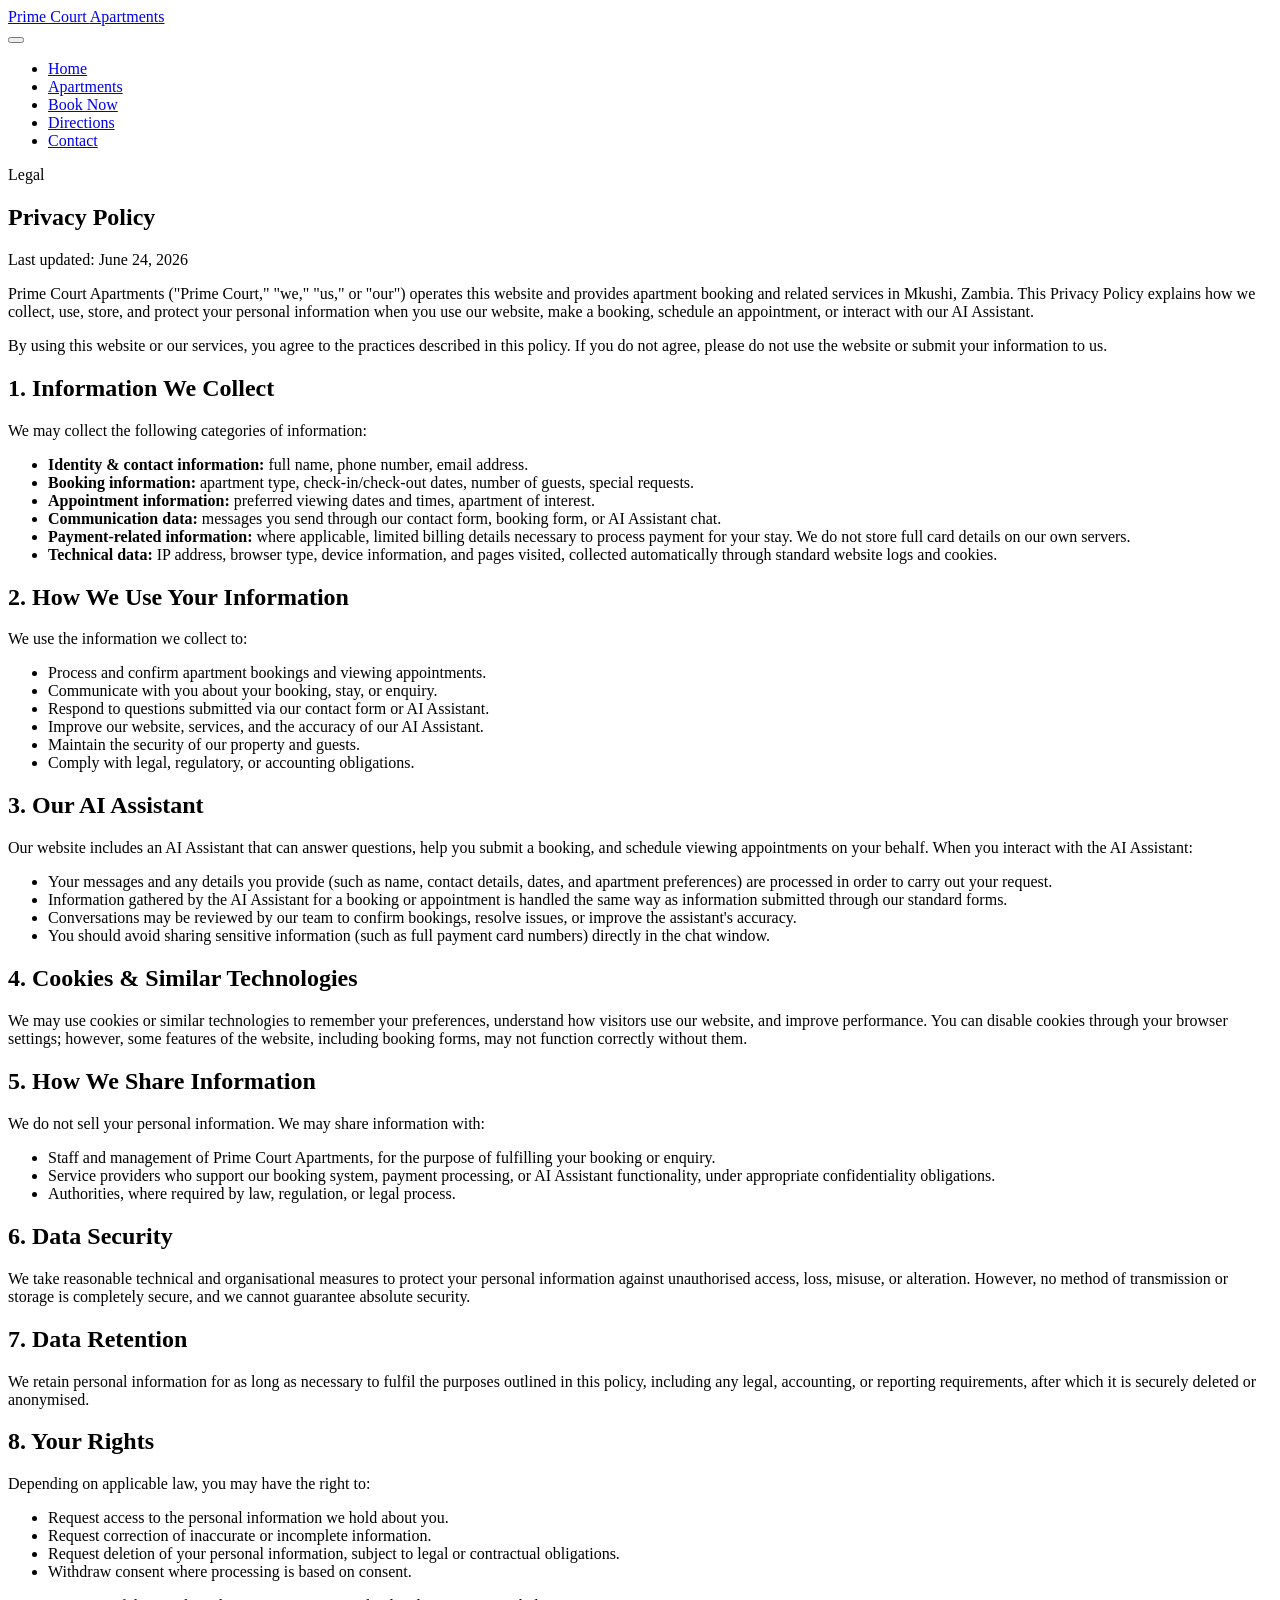
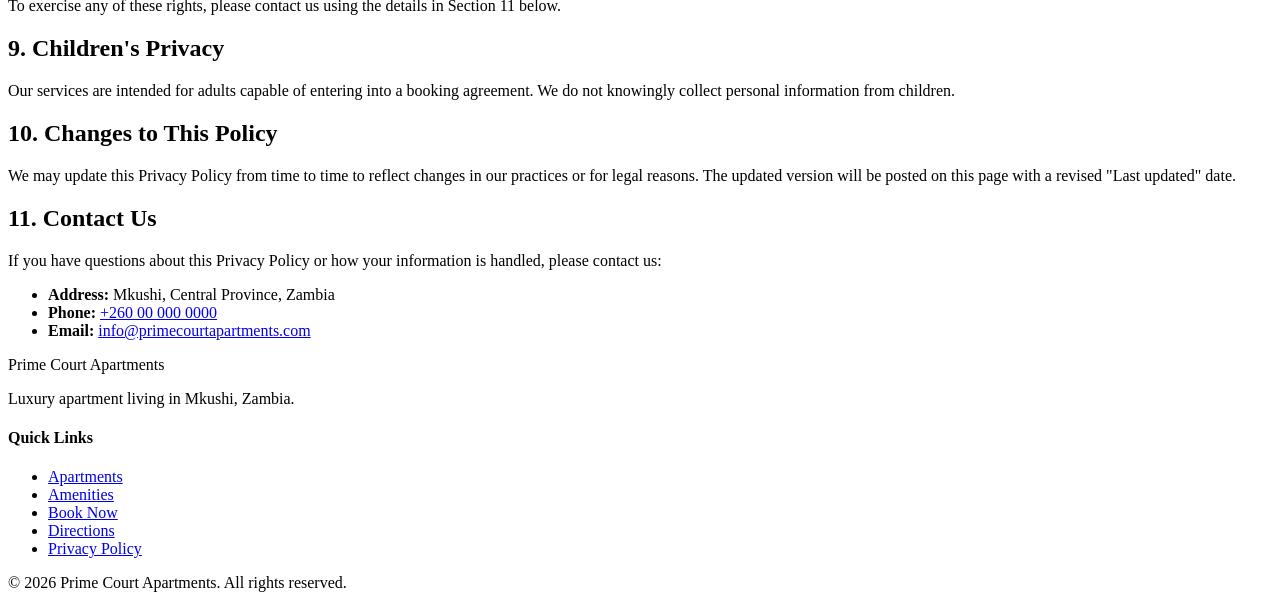
==== privacy.html @ cae556a8 "added privacy policy page" ====
<!DOCTYPE html>
<html lang="en">
<head>
  <meta charset="UTF-8">
  <meta name="viewport" content="width=device-width, initial-scale=1.0">
  <title>Privacy Policy | Prime Court Apartments</title>
  <meta name="description" content="Privacy Policy for Prime Court Apartments, Mkushi, Zambia.">
 
  <link rel="icon" href="favicon.ico" type="image/x-icon">
 
  <!-- Fonts: Fraunces (display) + Work Sans (body) -->
  <link rel="preconnect" href="https://fonts.googleapis.com">
  <link rel="preconnect" href="https://fonts.gstatic.com" crossorigin>
  <link href="https://fonts.googleapis.com/css2?family=Fraunces:ital,opsz,wght@0,9..144,300..700;1,9..144,400..500&family=Work+Sans:wght@400;500;600;700&display=swap" rel="stylesheet">
 
  <link rel="stylesheet" href="style.css">
</head>
<body>
 
  <!-- =================== HEADER / NAV =================== -->
  <header id="site-header" class="site-header">
    <div class="header-container container">
      <a href="index.html" class="logo" id="logo">
        Prime Court <span class="logo-accent">Apartments</span>
      </a>
 
      <nav class="main-nav" id="main-nav">
        <button class="nav-toggle" id="nav-toggle" aria-label="Open menu" aria-expanded="false" aria-controls="nav-menu">
          <span class="nav-toggle-bar"></span>
          <span class="nav-toggle-bar"></span>
          <span class="nav-toggle-bar"></span>
        </button>
 
        <ul class="nav-menu" id="nav-menu">
          <li><a href="index.html#hero" class="nav-link">Home</a></li>
          <li><a href="index.html#apartments" class="nav-link">Apartments</a></li>
          <li><a href="index.html#booking" class="nav-link">Book Now</a></li>
          <li><a href="index.html#directions" class="nav-link">Directions</a></li>
          <li><a href="index.html#contact" class="nav-link">Contact</a></li>
        </ul>
      </nav>
    </div>
  </header>
 
  <!-- =================== PAGE HEADER =================== -->
  <section id="legal-hero" class="legal-hero">
    <div class="container">
      <p class="eyebrow">Legal</p>
      <h1 class="legal-title">Privacy Policy</h1>
      <p class="legal-updated" id="legal-updated"><!-- TODO: keep this date current -->Last updated: June 24, 2026</p>
    </div>
  </section>
 
  <!-- =================== POLICY CONTENT =================== -->
  <section id="privacy-content" class="legal-content">
    <div class="container legal-container">
 
      <article class="legal-article">
        <p class="legal-intro">
          Prime Court Apartments ("Prime Court," "we," "us," or "our") operates this website and provides
          apartment booking and related services in Mkushi, Zambia. This Privacy Policy explains how we
          collect, use, store, and protect your personal information when you use our website, make a
          booking, schedule an appointment, or interact with our AI Assistant.
        </p>
        <p>
          By using this website or our services, you agree to the practices described in this policy.
          If you do not agree, please do not use the website or submit your information to us.
        </p>
      </article>
 
      <article class="legal-article" id="information-we-collect">
        <h2>1. Information We Collect</h2>
        <p>We may collect the following categories of information:</p>
        <ul>
          <li><strong>Identity &amp; contact information:</strong> full name, phone number, email address.</li>
          <li><strong>Booking information:</strong> apartment type, check-in/check-out dates, number of guests, special requests.</li>
          <li><strong>Appointment information:</strong> preferred viewing dates and times, apartment of interest.</li>
          <li><strong>Communication data:</strong> messages you send through our contact form, booking form, or AI Assistant chat.</li>
          <li><strong>Payment-related information:</strong> where applicable, limited billing details necessary to process payment for your stay. We do not store full card details on our own servers.</li>
          <li><strong>Technical data:</strong> IP address, browser type, device information, and pages visited, collected automatically through standard website logs and cookies.</li>
        </ul>
      </article>
 
      <article class="legal-article" id="how-we-use-information">
        <h2>2. How We Use Your Information</h2>
        <p>We use the information we collect to:</p>
        <ul>
          <li>Process and confirm apartment bookings and viewing appointments.</li>
          <li>Communicate with you about your booking, stay, or enquiry.</li>
          <li>Respond to questions submitted via our contact form or AI Assistant.</li>
          <li>Improve our website, services, and the accuracy of our AI Assistant.</li>
          <li>Maintain the security of our property and guests.</li>
          <li>Comply with legal, regulatory, or accounting obligations.</li>
        </ul>
      </article>
 
      <article class="legal-article" id="ai-assistant">
        <h2>3. Our AI Assistant</h2>
        <p>
          Our website includes an AI Assistant that can answer questions, help you submit a booking, and
          schedule viewing appointments on your behalf. When you interact with the AI Assistant:
        </p>
        <ul>
          <li>Your messages and any details you provide (such as name, contact details, dates, and apartment preferences) are processed in order to carry out your request.</li>
          <li>Information gathered by the AI Assistant for a booking or appointment is handled the same way as information submitted through our standard forms.</li>
          <li>Conversations may be reviewed by our team to confirm bookings, resolve issues, or improve the assistant's accuracy.</li>
          <li>You should avoid sharing sensitive information (such as full payment card numbers) directly in the chat window.</li>
        </ul>
      </article>
 
      <article class="legal-article" id="cookies">
        <h2>4. Cookies &amp; Similar Technologies</h2>
        <p>
          We may use cookies or similar technologies to remember your preferences, understand how visitors
          use our website, and improve performance. You can disable cookies through your browser settings;
          however, some features of the website, including booking forms, may not function correctly without them.
        </p>
      </article>
 
      <article class="legal-article" id="sharing-information">
        <h2>5. How We Share Information</h2>
        <p>We do not sell your personal information. We may share information with:</p>
        <ul>
          <li>Staff and management of Prime Court Apartments, for the purpose of fulfilling your booking or enquiry.</li>
          <li>Service providers who support our booking system, payment processing, or AI Assistant functionality, under appropriate confidentiality obligations.</li>
          <li>Authorities, where required by law, regulation, or legal process.</li>
        </ul>
      </article>
 
      <article class="legal-article" id="data-security">
        <h2>6. Data Security</h2>
        <p>
          We take reasonable technical and organisational measures to protect your personal information against
          unauthorised access, loss, misuse, or alteration. However, no method of transmission or storage is
          completely secure, and we cannot guarantee absolute security.
        </p>
      </article>
 
      <article class="legal-article" id="data-retention">
        <h2>7. Data Retention</h2>
        <p>
          We retain personal information for as long as necessary to fulfil the purposes outlined in this
          policy, including any legal, accounting, or reporting requirements, after which it is securely
          deleted or anonymised.
        </p>
      </article>
 
      <article class="legal-article" id="your-rights">
        <h2>8. Your Rights</h2>
        <p>Depending on applicable law, you may have the right to:</p>
        <ul>
          <li>Request access to the personal information we hold about you.</li>
          <li>Request correction of inaccurate or incomplete information.</li>
          <li>Request deletion of your personal information, subject to legal or contractual obligations.</li>
          <li>Withdraw consent where processing is based on consent.</li>
        </ul>
        <p>To exercise any of these rights, please contact us using the details in Section 11 below.</p>
      </article>
 
      <article class="legal-article" id="childrens-privacy">
        <h2>9. Children's Privacy</h2>
        <p>
          Our services are intended for adults capable of entering into a booking agreement. We do not
          knowingly collect personal information from children.
        </p>
      </article>
 
      <article class="legal-article" id="changes-to-policy">
        <h2>10. Changes to This Policy</h2>
        <p>
          We may update this Privacy Policy from time to time to reflect changes in our practices or for legal
          reasons. The updated version will be posted on this page with a revised "Last updated" date.
        </p>
      </article>
 
      <article class="legal-article" id="contact-us">
        <h2>11. Contact Us</h2>
        <p>If you have questions about this Privacy Policy or how your information is handled, please contact us:</p>
        <ul class="legal-contact-list">
          <li><strong>Address:</strong> Mkushi, Central Province, Zambia <!-- TODO: exact address --></li>
          <li><strong>Phone:</strong> <a href="tel:+260000000000">+260 00 000 0000</a> <!-- TODO: real number --></li>
          <li><strong>Email:</strong> <a href="mailto:info@primecourtapartments.com">info@primecourtapartments.com</a> <!-- TODO: real email --></li>
        </ul>
      </article>
 
    </div>
  </section>
 
  <!-- =================== FOOTER =================== -->
  <footer id="site-footer" class="site-footer">
    <div class="container footer-container">
      <div class="footer-brand">
        <p class="footer-logo">Prime Court <span class="logo-accent">Apartments</span></p>
        <p class="footer-tagline">Luxury apartment living in Mkushi, Zambia.</p>
      </div>
 
      <div class="footer-links">
        <h4>Quick Links</h4>
        <ul>
          <li><a href="index.html#apartments">Apartments</a></li>
          <li><a href="index.html#amenities">Amenities</a></li>
          <li><a href="index.html#booking">Book Now</a></li>
          <li><a href="index.html#directions">Directions</a></li>
          <li><a href="privacy.html">Privacy Policy</a></li>
        </ul>
      </div>
    </div>
 
    <div class="footer-bottom">
      <p>&copy; <span id="current-year">2026</span> Prime Court Apartments. All rights reserved.</p>
    </div>
  </footer>
 
</body>
</html>
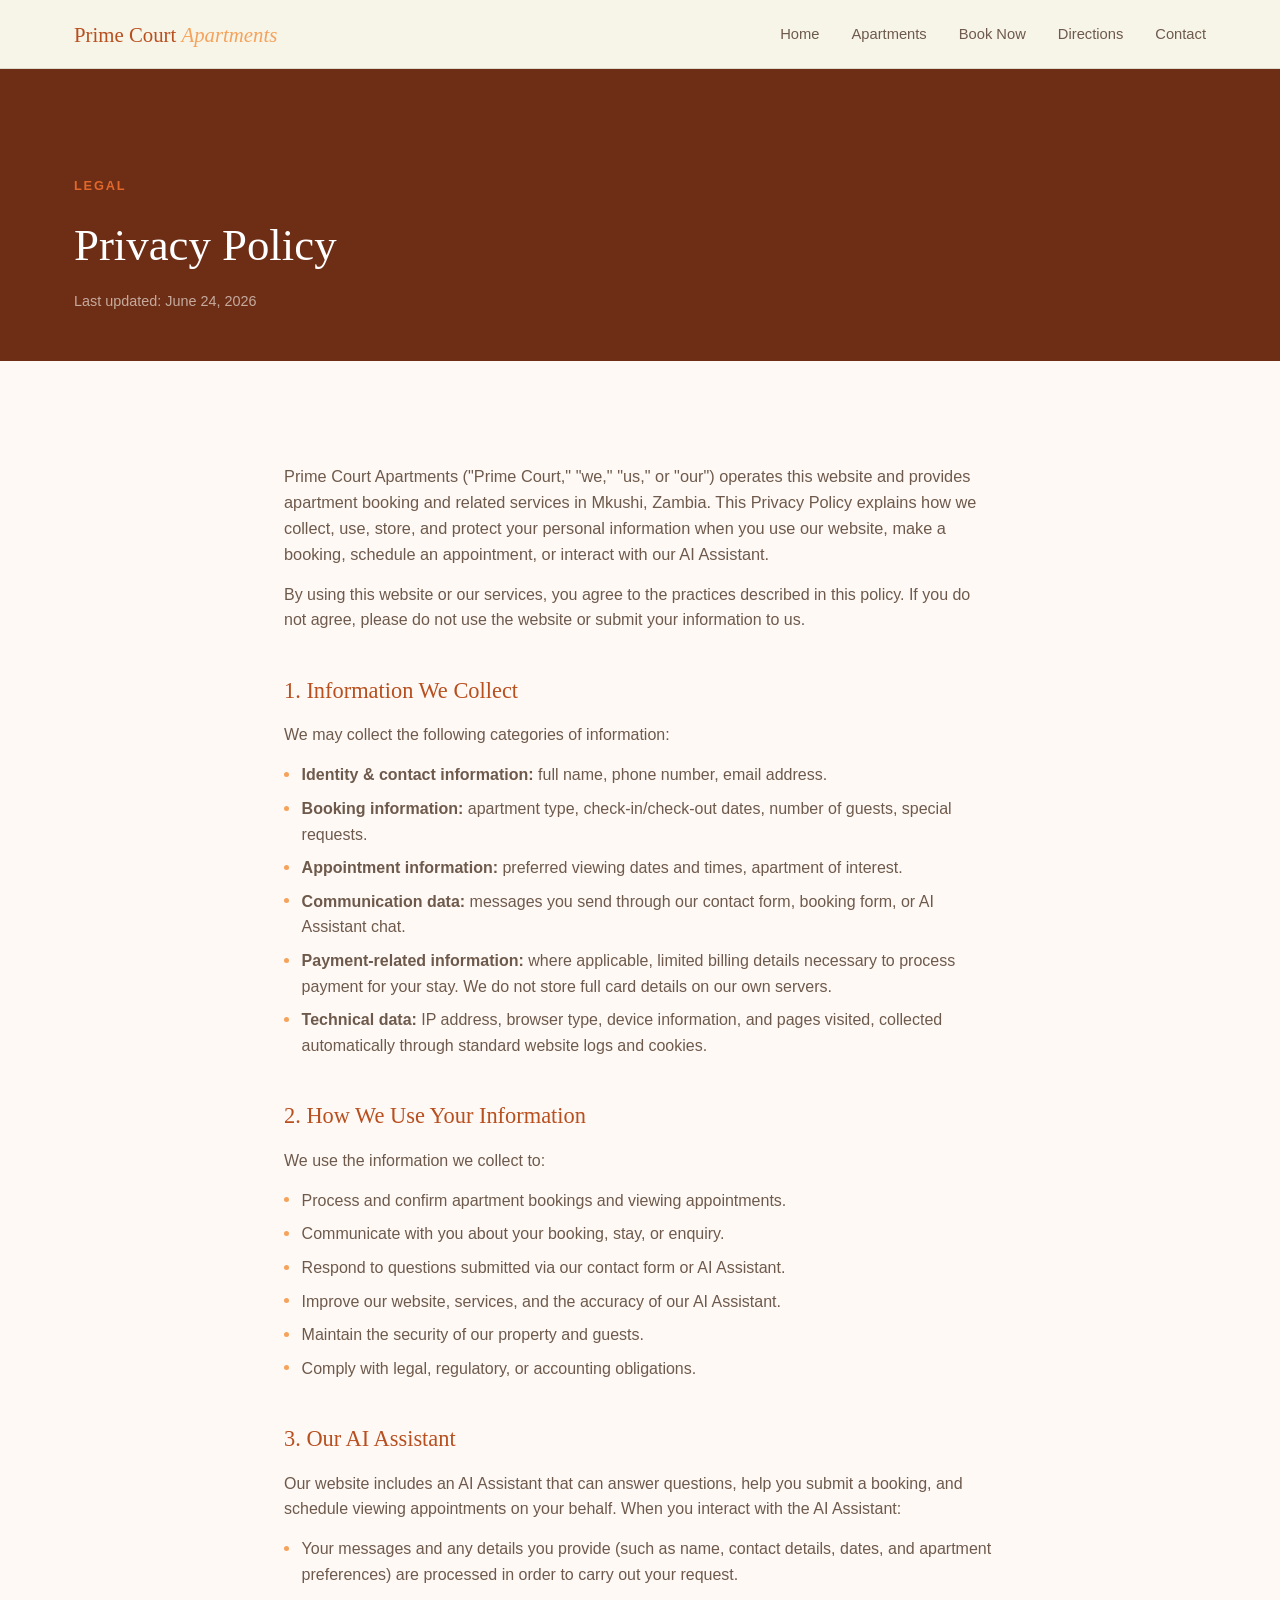
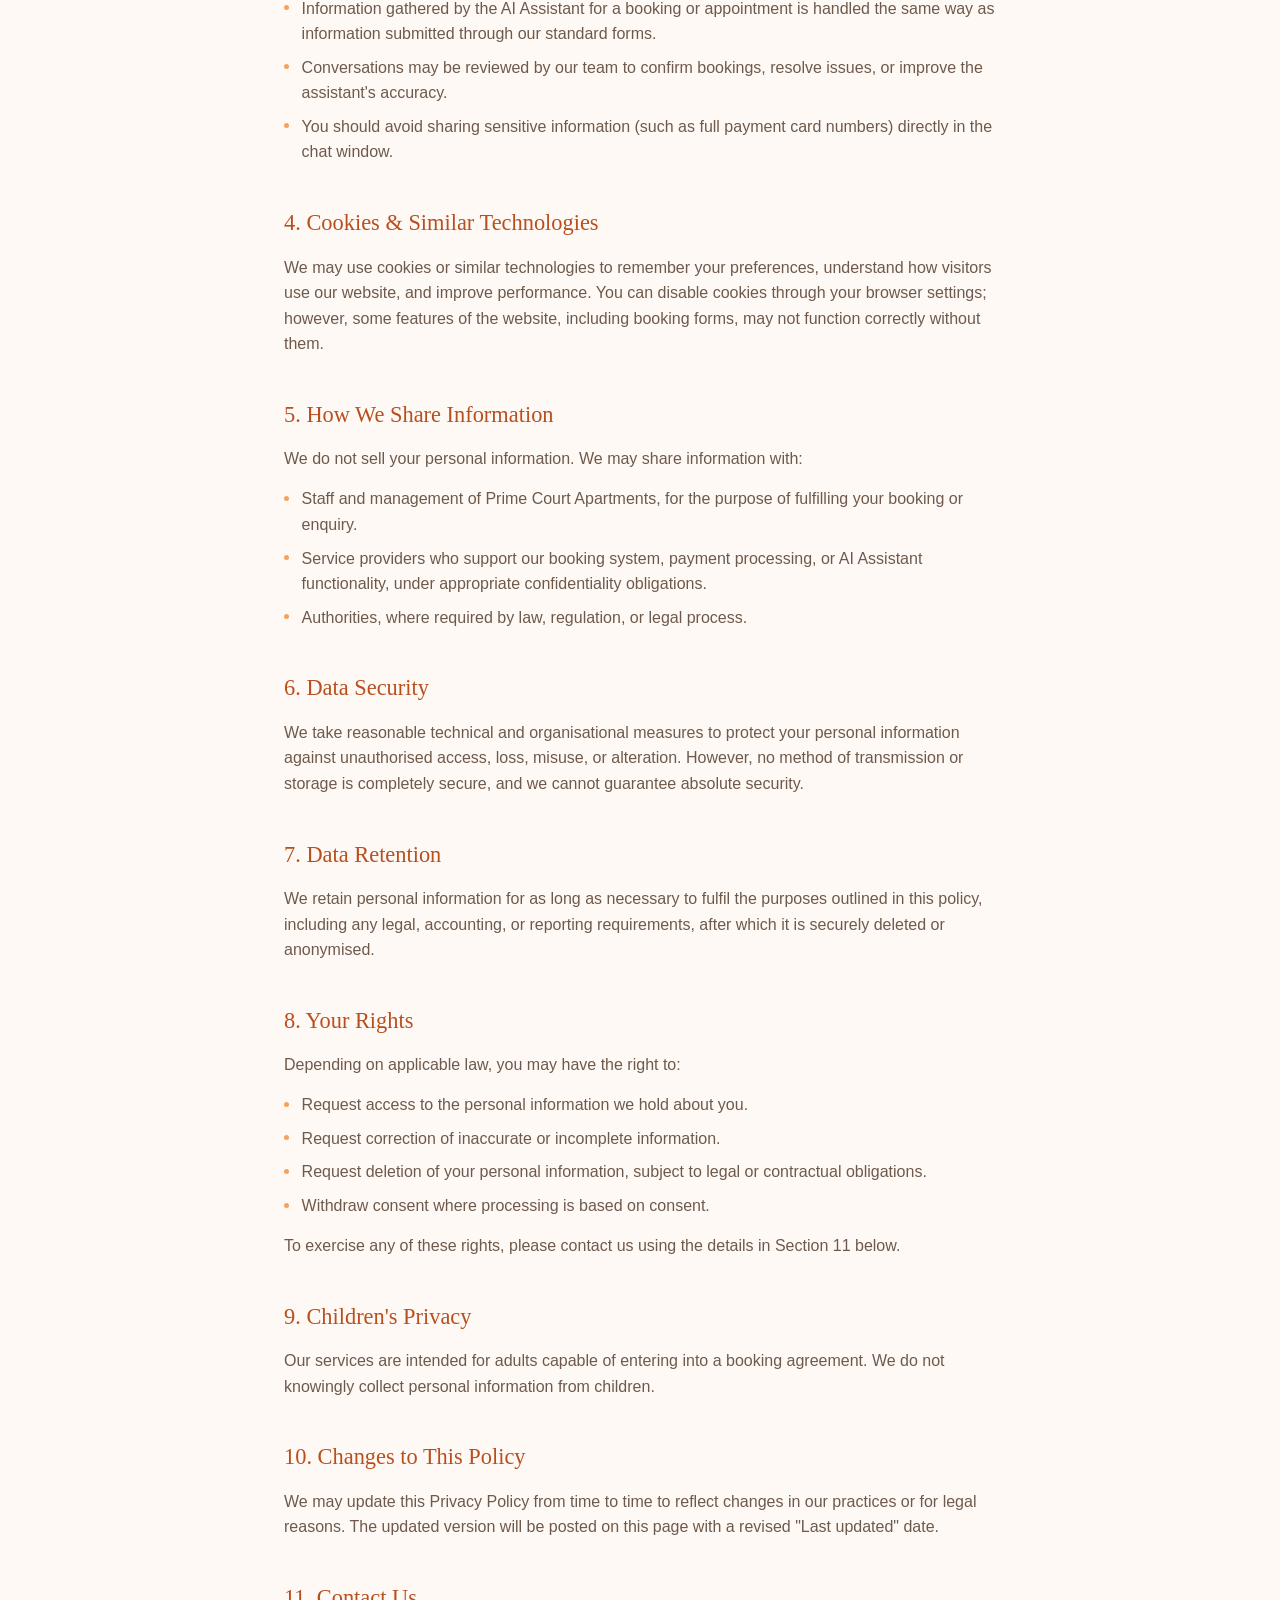
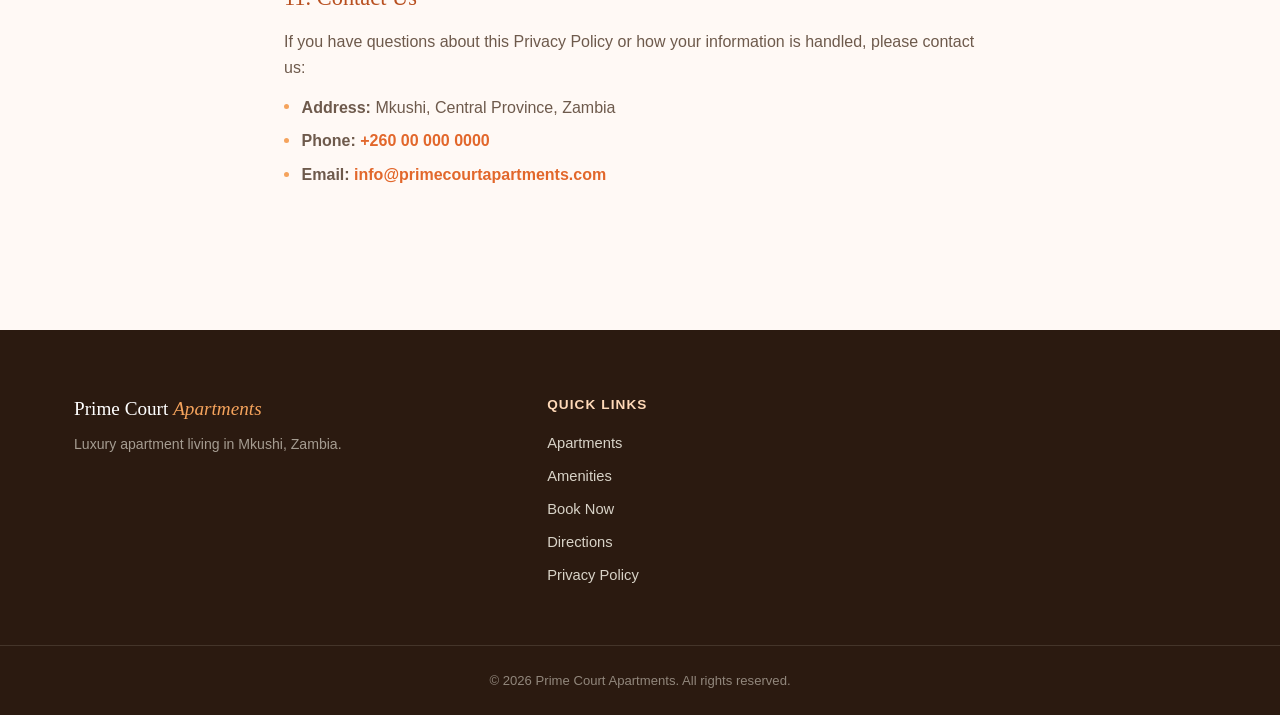
==== commit 2ef81728: "changed theme to orange and black" ====
--- a/privacy.html
+++ b/privacy.html
@@ -13,7 +13,7 @@
   <link rel="preconnect" href="https://fonts.gstatic.com" crossorigin>
   <link href="https://fonts.googleapis.com/css2?family=Fraunces:ital,opsz,wght@0,9..144,300..700;1,9..144,400..500&family=Work+Sans:wght@400;500;600;700&display=swap" rel="stylesheet">
  
-  <link rel="stylesheet" href="style.css">
+  <link rel="stylesheet" href="stylesheet/style.css">
 </head>
 <body>
  
--- a/stylesheet/style.css
+++ b/stylesheet/style.css
@@ -0,0 +1,881 @@
+/* =========================================================
+   PRIME COURT APARTMENTS — STYLESHEET
+   Palette: deep emerald + warm gold, on an ivory base.
+   Display type: Fraunces. Body type: Work Sans.
+   Signature motif: gold "viewfinder" corner brackets —
+   echoes a property site-plan and a security-camera frame.
+   ========================================================= */
+ 
+/* ---------- 1. Design tokens ---------- */
+:root {
+  /* Color */
+  --ink: #2B1A10;
+  --ink-soft: #6E5A4C;
+  --paper: #FFF9F5;
+  --paper-deep: #FCEEE2;
+  --brand: #E2672B;
+  --brand-dark: #B84F1F;
+  --brand-deeper: #6E2E16;
+  --accent: #F5A35C;
+  --accent-light: #FFD9B8;
+  --mist: #F4E0CE;
+  --line: rgba(43, 26, 16, 0.12);
+  --line-light: rgba(255, 255, 255, 0.24);
+  --white: #FFFFFF;
+ 
+  /* Type */
+  --font-display: "Fraunces", Georgia, serif;
+  --font-body: "Work Sans", -apple-system, BlinkMacSystemFont, sans-serif;
+ 
+  /* Layout */
+  --container-width: 1180px;
+  --radius-sm: 6px;
+  --radius-md: 14px;
+  --radius-lg: 24px;
+  --gap-section: clamp(4rem, 8vw, 7rem);
+  --bracket-size: 26px;
+ 
+  /* Motion */
+  --ease: cubic-bezier(0.4, 0, 0.2, 1);
+}
+ 
+/* ---------- 2. Reset ---------- */
+* { margin: 0; padding: 0; box-sizing: border-box; }
+ 
+html { scroll-behavior: smooth; }
+ 
+body {
+  font-family: var(--font-body);
+  color: var(--ink);
+  background: var(--paper);
+  line-height: 1.6;
+  -webkit-font-smoothing: antialiased;
+}
+ 
+img { max-width: 100%; display: block; }
+ 
+a { color: inherit; text-decoration: none; }
+ 
+ul { list-style: none; }
+ 
+button { font-family: inherit; cursor: pointer; border: none; background: none; }
+ 
+input, select, textarea {
+  font-family: inherit;
+  font-size: 1rem;
+  color: var(--ink);
+}
+ 
+:focus-visible {
+  outline: 2px solid var(--accent);
+  outline-offset: 3px;
+}
+ 
+.sr-only {
+  position: absolute;
+  width: 1px; height: 1px;
+  overflow: hidden;
+  clip: rect(0 0 0 0);
+}
+ 
+@media (prefers-reduced-motion: reduce) {
+  *, *::before, *::after { animation-duration: 0.01ms !important; transition-duration: 0.01ms !important; }
+  html { scroll-behavior: auto; }
+}
+ 
+/* ---------- 3. Layout utilities ---------- */
+.container {
+  width: 100%;
+  max-width: var(--container-width);
+  margin: 0 auto;
+  padding: 0 1.5rem;
+}
+ 
+section { padding: var(--gap-section) 0; }
+ 
+.eyebrow {
+  font-family: var(--font-body);
+  font-size: 0.8rem;
+  font-weight: 600;
+  letter-spacing: 0.14em;
+  text-transform: uppercase;
+  color: var(--brand);
+  margin-bottom: 0.85rem;
+  display: inline-block;
+}
+ 
+.eyebrow-light { color: var(--accent-light); }
+ 
+.section-title {
+  font-family: var(--font-display);
+  font-weight: 500;
+  font-size: clamp(1.9rem, 3.4vw, 2.75rem);
+  line-height: 1.15;
+  letter-spacing: -0.01em;
+  margin-bottom: 1rem;
+  max-width: 38ch;
+}
+ 
+.section-title-light { color: var(--white); }
+ 
+.section-subtitle {
+  font-size: 1.05rem;
+  color: var(--ink-soft);
+  max-width: 50ch;
+  margin-bottom: 2.75rem;
+}
+ 
+/* ---------- 4. Buttons ---------- */
+.btn {
+  display: inline-flex;
+  align-items: center;
+  justify-content: center;
+  gap: 0.5rem;
+  padding: 0.85rem 1.75rem;
+  border-radius: var(--radius-sm);
+  font-weight: 600;
+  font-size: 0.95rem;
+  letter-spacing: 0.01em;
+  transition: transform 0.2s var(--ease), background-color 0.2s var(--ease), color 0.2s var(--ease), border-color 0.2s var(--ease);
+  white-space: nowrap;
+}
+ 
+.btn:hover { transform: translateY(-2px); }
+ 
+.btn-primary {
+  background: var(--brand);
+  color: var(--white);
+}
+.btn-primary:hover { background: var(--brand-dark); }
+ 
+.btn-outline {
+  background: transparent;
+  color: var(--brand);
+  border: 1.5px solid var(--brand);
+}
+.btn-outline:hover { background: var(--brand); color: var(--white); }
+ 
+.btn-outline-light {
+  color: var(--white);
+  border-color: var(--line-light);
+}
+.btn-outline-light:hover { background: rgba(255, 255, 255, 0.08); border-color: var(--accent-light); }
+ 
+.btn-large { padding: 1.05rem 2.25rem; font-size: 1rem; }
+ 
+/* ---------- 5. Signature: viewfinder corner brackets ---------- */
+/* Two opposite corners only — echoes a site-plan / camera frame.
+   Used sparingly: hero panel, directions map, AI chat header. */
+.hero-content {
+  position: relative;
+}
+.hero-content::before,
+.hero-content::after {
+  content: "";
+  position: absolute;
+  width: var(--bracket-size);
+  height: var(--bracket-size);
+  pointer-events: none;
+}
+.hero-content::before {
+  top: 0.5rem; left: 0.5rem;
+  border-top: 2px solid var(--accent);
+  border-left: 2px solid var(--accent);
+}
+.hero-content::after {
+  bottom: 0.5rem; right: 0.5rem;
+  border-bottom: 2px solid var(--accent);
+  border-right: 2px solid var(--accent);
+}
+ 
+/* ---------- 6. Header ---------- */
+.site-header {
+  position: sticky;
+  top: 0;
+  z-index: 100;
+  background: rgba(247, 243, 231, 0.92);
+  backdrop-filter: blur(8px);
+  border-bottom: 1px solid var(--line);
+}
+ 
+.header-container {
+  display: flex;
+  align-items: center;
+  justify-content: space-between;
+  padding-top: 1.1rem;
+  padding-bottom: 1.1rem;
+}
+ 
+.logo {
+  font-family: var(--font-display);
+  font-size: 1.3rem;
+  font-weight: 500;
+  color: var(--brand-dark);
+}
+ 
+.logo-accent { color: var(--accent); font-style: italic; }
+ 
+.main-nav { display: flex; align-items: center; }
+ 
+.nav-menu {
+  display: flex;
+  gap: 2rem;
+}
+ 
+.nav-link {
+  font-size: 0.92rem;
+  font-weight: 500;
+  color: var(--ink-soft);
+  position: relative;
+  padding-bottom: 4px;
+}
+.nav-link:hover { color: var(--brand-dark); }
+.nav-link::after {
+  content: "";
+  position: absolute;
+  left: 0; bottom: 0;
+  width: 0; height: 2px;
+  background: var(--accent);
+  transition: width 0.25s var(--ease);
+}
+.nav-link:hover::after { width: 100%; }
+ 
+.nav-toggle {
+  display: none;
+  flex-direction: column;
+  gap: 5px;
+  padding: 6px;
+}
+.nav-toggle-bar {
+  width: 22px;
+  height: 2px;
+  background: var(--ink);
+  border-radius: 2px;
+}
+ 
+.header-cta { padding: 0.6rem 1.4rem; font-size: 0.88rem; }
+ 
+/* ---------- 7. Hero ---------- */
+.hero {
+  position: relative;
+  min-height: 88vh;
+  display: flex;
+  align-items: center;
+  background: var(--brand-deeper);
+  background-image:
+    radial-gradient(circle at 18% 20%, rgba(245, 163, 92, 0.16), transparent 45%),
+    linear-gradient(135deg, var(--brand-deeper) 0%, var(--emerald-deep) 55%, var(--emerald) 100%);
+  overflow: hidden;
+}
+ 
+.hero-overlay {
+  position: absolute;
+  inset: 0;
+  background-image: repeating-linear-gradient(0deg, var(--line-light) 0 1px, transparent 1px 64px),
+                     repeating-linear-gradient(90deg, var(--line-light) 0 1px, transparent 1px 64px);
+  opacity: 0.4;
+  pointer-events: none;
+}
+ 
+.hero-content {
+  position: relative;
+  z-index: 1;
+  max-width: 640px;
+  padding: 3rem 3rem 3rem 2.5rem;
+}
+ 
+.hero .eyebrow {
+  color: var(--accent-light);
+}
+ 
+.hero-title {
+  font-family: var(--font-display);
+  font-weight: 500;
+  font-size: clamp(2.4rem, 5vw, 3.6rem);
+  line-height: 1.08;
+  color: var(--white);
+  letter-spacing: -0.01em;
+  margin-bottom: 1.25rem;
+}
+ 
+.hero-subtitle {
+  color: rgba(255, 255, 255, 0.82);
+  font-size: 1.08rem;
+  max-width: 46ch;
+  margin-bottom: 2.25rem;
+}
+ 
+.hero-actions { display: flex; gap: 1rem; flex-wrap: wrap; }
+ 
+/* ---------- 8. Amenities ---------- */
+.amenities-grid {
+  display: grid;
+  grid-template-columns: repeat(auto-fit, minmax(230px, 1fr));
+  gap: 1.75rem;
+}
+ 
+.amenity-card {
+  background: var(--white);
+  border: 1px solid var(--line);
+  border-radius: var(--radius-md);
+  padding: 2rem 1.75rem;
+  transition: transform 0.25s var(--ease), box-shadow 0.25s var(--ease);
+}
+.amenity-card:hover {
+  transform: translateY(-4px);
+  box-shadow: 0 16px 32px -20px rgba(17, 64, 44, 0.35);
+}
+ 
+.amenity-icon {
+  width: 46px;
+  height: 46px;
+  border-radius: 10px;
+  background: var(--paper-deep);
+  margin-bottom: 1.25rem;
+  position: relative;
+}
+.amenity-icon::after {
+  content: "";
+  position: absolute;
+  inset: 13px;
+  background: var(--brand);
+  border-radius: 3px;
+}
+ 
+.amenity-title {
+  font-family: var(--font-display);
+  font-size: 1.18rem;
+  font-weight: 500;
+  margin-bottom: 0.5rem;
+}
+ 
+.amenity-desc {
+  font-size: 0.94rem;
+  color: var(--ink-soft);
+}
+ 
+/* ---------- 9. Apartments ---------- */
+.apartments-section { background: var(--paper-deep); }
+ 
+.apartments-grid {
+  display: grid;
+  grid-template-columns: repeat(auto-fit, minmax(260px, 1fr));
+  gap: 2rem;
+}
+ 
+.apartment-card {
+  background: var(--white);
+  border-radius: var(--radius-md);
+  overflow: hidden;
+  border: 1px solid var(--line);
+  display: flex;
+  flex-direction: column;
+  transition: transform 0.25s var(--ease), box-shadow 0.25s var(--ease);
+}
+.apartment-card:hover {
+  transform: translateY(-4px);
+  box-shadow: 0 18px 36px -22px rgba(17, 64, 44, 0.4);
+}
+ 
+.apartment-image {
+  aspect-ratio: 4 / 3;
+  background: var(--mist);
+  overflow: hidden;
+}
+.apartment-image img { width: 100%; height: 100%; object-fit: cover; }
+ 
+.apartment-body {
+  padding: 1.6rem 1.5rem 1.75rem;
+  display: flex;
+  flex-direction: column;
+  flex: 1;
+}
+ 
+.apartment-name {
+  font-family: var(--font-display);
+  font-size: 1.3rem;
+  font-weight: 500;
+  margin-bottom: 0.4rem;
+}
+ 
+.apartment-desc {
+  font-size: 0.92rem;
+  color: var(--ink-soft);
+  margin-bottom: 1rem;
+}
+ 
+.apartment-features {
+  font-size: 0.88rem;
+  color: var(--ink-soft);
+  margin-bottom: 1.25rem;
+  display: flex;
+  flex-direction: column;
+  gap: 0.35rem;
+}
+.apartment-features li { padding-left: 1.1rem; position: relative; }
+.apartment-features li::before {
+  content: "";
+  position: absolute;
+  left: 0; top: 0.55em;
+  width: 6px; height: 6px;
+  background: var(--accent);
+  border-radius: 50%;
+}
+ 
+.apartment-price {
+  font-size: 0.95rem;
+  color: var(--ink-soft);
+  margin-bottom: 1.25rem;
+  margin-top: auto;
+}
+.price-amount {
+  font-family: var(--font-display);
+  font-weight: 600;
+  font-size: 1.15rem;
+  color: var(--brand-dark);
+}
+ 
+.book-now-btn { align-self: flex-start; }
+ 
+/* ---------- 10. Forms (booking, appointment, contact) ---------- */
+.booking-section { background: var(--brand-deeper); }
+.booking-section .eyebrow { color: var(--accent-light); }
+.booking-section .section-title,
+.booking-section .section-subtitle { color: var(--white); }
+.booking-section .section-subtitle { color: rgba(255, 253, 248, 0.75); }
+ 
+.booking-form,
+.appointment-form,
+.contact-form {
+  background: var(--white);
+  border-radius: var(--radius-lg);
+  padding: 2.5rem;
+}
+ 
+.form-row {
+  display: grid;
+  grid-template-columns: 1fr 1fr;
+  gap: 1.5rem;
+}
+ 
+.form-group { margin-bottom: 1.5rem; display: flex; flex-direction: column; }
+.form-group-full { grid-column: 1 / -1; }
+ 
+label {
+  font-size: 0.85rem;
+  font-weight: 600;
+  color: var(--ink-soft);
+  margin-bottom: 0.5rem;
+}
+ 
+input, select, textarea {
+  padding: 0.75rem 1rem;
+  border: 1.5px solid var(--line);
+  border-radius: var(--radius-sm);
+  background: var(--paper);
+  transition: border-color 0.2s var(--ease);
+}
+input:focus, select:focus, textarea:focus {
+  border-color: var(--brand);
+  outline: none;
+}
+ 
+textarea { resize: vertical; min-height: 100px; }
+ 
+.form-note {
+  font-size: 0.85rem;
+  color: var(--ink-soft);
+  margin-top: 0.75rem;
+}
+ 
+/* ---------- 11. AI chat widget ---------- */
+.ai-chat-toggle {
+  position: fixed;
+  bottom: 1.75rem;
+  right: 1.75rem;
+  z-index: 200;
+  display: flex;
+  align-items: center;
+  gap: 0.6rem;
+  background: var(--brand-dark);
+  color: var(--white);
+  padding: 0.9rem 1.3rem;
+  border-radius: 50px;
+  box-shadow: 0 14px 30px -12px rgba(11, 42, 28, 0.55);
+  transition: transform 0.2s var(--ease);
+}
+.ai-chat-toggle:hover { transform: translateY(-3px); }
+ 
+.ai-chat-toggle-icon {
+  width: 18px; height: 18px;
+  border-radius: 50%;
+  background: var(--accent);
+  position: relative;
+  flex-shrink: 0;
+}
+.ai-chat-toggle-icon::after {
+  content: "";
+  position: absolute;
+  inset: 5px;
+  background: var(--brand-dark);
+  border-radius: 50%;
+}
+ 
+.ai-chat-toggle-label { font-size: 0.9rem; font-weight: 600; }
+ 
+.ai-chat-window {
+  position: fixed;
+  bottom: 1.75rem;
+  right: 1.75rem;
+  z-index: 201;
+  width: min(360px, calc(100vw - 2.5rem));
+  max-height: min(560px, calc(100vh - 4rem));
+  background: var(--white);
+  border-radius: var(--radius-lg);
+  box-shadow: 0 24px 60px -20px rgba(11, 42, 28, 0.45);
+  display: flex;
+  flex-direction: column;
+  overflow: hidden;
+}
+.ai-chat-window[hidden] { display: none !important; }
+ 
+.ai-chat-header {
+  background: var(--brand-dark);
+  color: var(--white);
+  padding: 1.1rem 1.25rem;
+  display: flex;
+  align-items: center;
+  justify-content: space-between;
+  position: relative;
+}
+.ai-chat-header::before,
+.ai-chat-header::after {
+  content: "";
+  position: absolute;
+  width: 14px; height: 14px;
+}
+.ai-chat-header::before { top: 8px; left: 8px; border-top: 1.5px solid var(--accent); border-left: 1.5px solid var(--accent); }
+.ai-chat-header::after { bottom: 8px; right: 8px; border-bottom: 1.5px solid var(--accent); border-right: 1.5px solid var(--accent); }
+ 
+.ai-chat-header-info { display: flex; align-items: center; gap: 0.75rem; }
+ 
+.ai-chat-avatar {
+  width: 36px; height: 36px;
+  border-radius: 50%;
+  background: var(--accent);
+  display: inline-block;
+}
+ 
+.ai-chat-name { font-size: 0.95rem; font-weight: 600; }
+.ai-chat-status { font-size: 0.78rem; color: var(--accent-light); }
+ 
+.ai-chat-close {
+  color: var(--white);
+  font-size: 1.4rem;
+  line-height: 1;
+  padding: 0.25rem;
+}
+ 
+.ai-chat-messages {
+  flex: 1;
+  overflow-y: auto;
+  padding: 1.25rem;
+  display: flex;
+  flex-direction: column;
+  gap: 0.75rem;
+  background: var(--paper);
+}
+ 
+.ai-chat-message {
+  max-width: 85%;
+  padding: 0.7rem 1rem;
+  border-radius: var(--radius-md);
+  font-size: 0.9rem;
+}
+.ai-chat-message-bot {
+  background: var(--white);
+  border: 1px solid var(--line);
+  align-self: flex-start;
+  border-bottom-left-radius: 4px;
+}
+.ai-chat-message-user {
+  background: var(--brand);
+  color: var(--white);
+  align-self: flex-end;
+  border-bottom-right-radius: 4px;
+}
+ 
+.ai-chat-quick-actions {
+  display: flex;
+  flex-wrap: wrap;
+  gap: 0.5rem;
+  padding: 0 1.25rem 1rem;
+  background: var(--paper);
+}
+.ai-chat-quick-action {
+  font-size: 0.8rem;
+  font-weight: 600;
+  color: var(--brand-dark);
+  background: var(--white);
+  border: 1px solid var(--line);
+  padding: 0.45rem 0.85rem;
+  border-radius: 50px;
+  transition: background-color 0.2s var(--ease);
+}
+.ai-chat-quick-action:hover { background: var(--gold-light); border-color: var(--accent-light); }
+ 
+.ai-chat-form {
+  display: flex;
+  gap: 0.6rem;
+  padding: 1rem;
+  border-top: 1px solid var(--line);
+  background: var(--white);
+}
+.ai-chat-form input {
+  flex: 1;
+  background: var(--paper);
+}
+.ai-chat-send {
+  background: var(--brand);
+  color: var(--white);
+  padding: 0.7rem 1.1rem;
+  border-radius: var(--radius-sm);
+  font-size: 0.85rem;
+  font-weight: 600;
+}
+.ai-chat-send:hover { background: var(--brand-dark); }
+ 
+/* ---------- 12. Directions ---------- */
+.directions-section {
+  background: var(--brand-deeper);
+  background-image: radial-gradient(circle at 80% 30%, rgba(201, 154, 61, 0.14), transparent 50%);
+}
+ 
+.directions-container {
+  display: grid;
+  grid-template-columns: 1fr 1fr;
+  gap: 3rem;
+  align-items: center;
+}
+ 
+.directions-address {
+  color: var(--white);
+  font-weight: 500;
+  margin-bottom: 1rem;
+}
+ 
+.directions-text {
+  color: rgba(255, 253, 248, 0.78);
+  margin-bottom: 2rem;
+  max-width: 42ch;
+}
+ 
+.directions-actions { display: flex; gap: 1rem; flex-wrap: wrap; }
+ 
+.directions-map {
+  aspect-ratio: 4 / 3;
+  background: var(--brand-dark);
+  border-radius: var(--radius-md);
+  overflow: hidden;
+  position: relative;
+}
+.directions-map::before,
+.directions-map::after {
+  content: "";
+  position: absolute;
+  width: var(--bracket-size);
+  height: var(--bracket-size);
+  z-index: 1;
+}
+.directions-map::before { top: 14px; left: 14px; border-top: 2px solid var(--accent); border-left: 2px solid var(--accent); }
+.directions-map::after { bottom: 14px; right: 14px; border-bottom: 2px solid var(--accent); border-right: 2px solid var(--accent); }
+ 
+.directions-map iframe { width: 100%; height: 100%; border: 0; }
+ 
+.map-placeholder {
+  width: 100%; height: 100%;
+  display: flex;
+  align-items: center;
+  justify-content: center;
+  color: rgba(255, 253, 248, 0.55);
+  font-size: 0.9rem;
+}
+ 
+/* ---------- 13. Testimonials ---------- */
+.testimonials-grid {
+  display: grid;
+  grid-template-columns: repeat(auto-fit, minmax(260px, 1fr));
+  gap: 1.75rem;
+}
+ 
+.testimonial-card {
+  background: var(--white);
+  border-left: 3px solid var(--accent);
+  border-radius: var(--radius-sm);
+  padding: 1.75rem;
+}
+ 
+.testimonial-text {
+  font-family: var(--font-display);
+  font-style: italic;
+  font-size: 1.05rem;
+  margin-bottom: 1rem;
+  color: var(--ink);
+}
+ 
+.testimonial-author {
+  font-size: 0.85rem;
+  color: var(--ink-soft);
+}
+ 
+/* ---------- 14. FAQ ---------- */
+.faq-list { max-width: 760px; }
+ 
+.faq-item {
+  border-bottom: 1px solid var(--line);
+  padding: 1.25rem 0;
+}
+ 
+.faq-question {
+  font-family: var(--font-display);
+  font-size: 1.05rem;
+  font-weight: 500;
+  cursor: pointer;
+  list-style: none;
+}
+.faq-question::-webkit-details-marker { display: none; }
+.faq-question::after {
+  content: "+";
+  float: right;
+  color: var(--accent);
+  font-size: 1.3rem;
+}
+.faq-item[open] .faq-question::after { content: "\2212"; }
+ 
+.faq-answer {
+  margin-top: 0.85rem;
+  color: var(--ink-soft);
+  font-size: 0.95rem;
+}
+ 
+/* ---------- 15. Contact ---------- */
+.contact-grid {
+  display: grid;
+  grid-template-columns: 1fr 1.3fr;
+  gap: 3rem;
+}
+ 
+.contact-details p { margin-bottom: 1rem; font-size: 0.96rem; }
+.contact-details a { color: var(--brand); font-weight: 600; }
+ 
+.contact-form { padding: 2rem; }
+.contact-form .form-group { margin-bottom: 1.25rem; }
+ 
+/* ---------- 16. Footer ---------- */
+.site-footer { background: var(--ink); color: rgba(247, 243, 231, 0.85); }
+ 
+.footer-container {
+  display: grid;
+  grid-template-columns: 1.4fr 1fr 1fr;
+  gap: 2.5rem;
+  padding-top: 4rem;
+  padding-bottom: 3rem;
+}
+ 
+.footer-logo {
+  font-family: var(--font-display);
+  font-size: 1.2rem;
+  color: var(--white);
+  margin-bottom: 0.5rem;
+}
+ 
+.footer-tagline { font-size: 0.88rem; color: rgba(247, 243, 231, 0.6); }
+ 
+.footer-links h4,
+.footer-social h4 {
+  font-size: 0.85rem;
+  letter-spacing: 0.08em;
+  text-transform: uppercase;
+  color: var(--accent-light);
+  margin-bottom: 1rem;
+}
+ 
+.footer-links li,
+.footer-social li { margin-bottom: 0.6rem; font-size: 0.92rem; }
+.footer-links a:hover,
+.footer-social a:hover { color: var(--accent-light); }
+ 
+.footer-bottom {
+  border-top: 1px solid rgba(247, 243, 231, 0.12);
+  padding: 1.5rem 0;
+  text-align: center;
+  font-size: 0.82rem;
+  color: rgba(247, 243, 231, 0.5);
+}
+ 
+/* ---------- 17. Legal pages (privacy.html) ---------- */
+.legal-hero { background: var(--brand-deeper); padding-bottom: 3rem; }
+.legal-title {
+  font-family: var(--font-display);
+  font-weight: 500;
+  font-size: clamp(2rem, 4vw, 2.8rem);
+  color: var(--white);
+  margin-bottom: 0.5rem;
+}
+.legal-updated { color: rgba(255, 253, 248, 0.6); font-size: 0.9rem; }
+ 
+.legal-container { max-width: 760px; }
+ 
+.legal-article { margin-bottom: 2.5rem; }
+.legal-article h2 {
+  font-family: var(--font-display);
+  font-weight: 500;
+  font-size: 1.4rem;
+  margin-bottom: 0.85rem;
+  color: var(--brand-dark);
+}
+.legal-article p { margin-bottom: 0.9rem; color: var(--ink-soft); }
+.legal-article ul { margin: 0 0 0.9rem 0; display: flex; flex-direction: column; gap: 0.5rem; }
+.legal-article li { color: var(--ink-soft); padding-left: 1.1rem; position: relative; }
+.legal-article li::before {
+  content: "";
+  position: absolute; left: 0; top: 0.6em;
+  width: 5px; height: 5px;
+  background: var(--accent);
+  border-radius: 50%;
+}
+.legal-intro { font-size: 1.02rem; }
+.legal-contact-list a { color: var(--brand); font-weight: 600; }
+ 
+/* ---------- 18. Responsive ---------- */
+@media (max-width: 900px) {
+  .directions-container { grid-template-columns: 1fr; }
+  .footer-container { grid-template-columns: 1fr 1fr; }
+  .contact-grid { grid-template-columns: 1fr; }
+}
+ 
+@media (max-width: 760px) {
+  .nav-toggle { display: flex; }
+  .nav-menu {
+    position: absolute;
+    top: 100%; left: 0; right: 0;
+    background: var(--paper);
+    flex-direction: column;
+    gap: 0;
+    border-bottom: 1px solid var(--line);
+    max-height: 0;
+    overflow: hidden;
+    transition: max-height 0.3s var(--ease);
+  }
+  .nav-menu.is-open { max-height: 420px; }
+  .nav-menu li { width: 100%; }
+  .nav-link { display: block; padding: 1rem 1.5rem; }
+  .nav-link::after { display: none; }
+  .header-cta { display: none; }
+ 
+  .hero-content { padding: 2.5rem 1.5rem; }
+  .form-row { grid-template-columns: 1fr; }
+  .footer-container { grid-template-columns: 1fr; text-align: left; }
+  .ai-chat-toggle-label { display: none; }
+  .ai-chat-window { width: calc(100vw - 1.5rem); right: 0.75rem; bottom: 0.75rem; }
+}
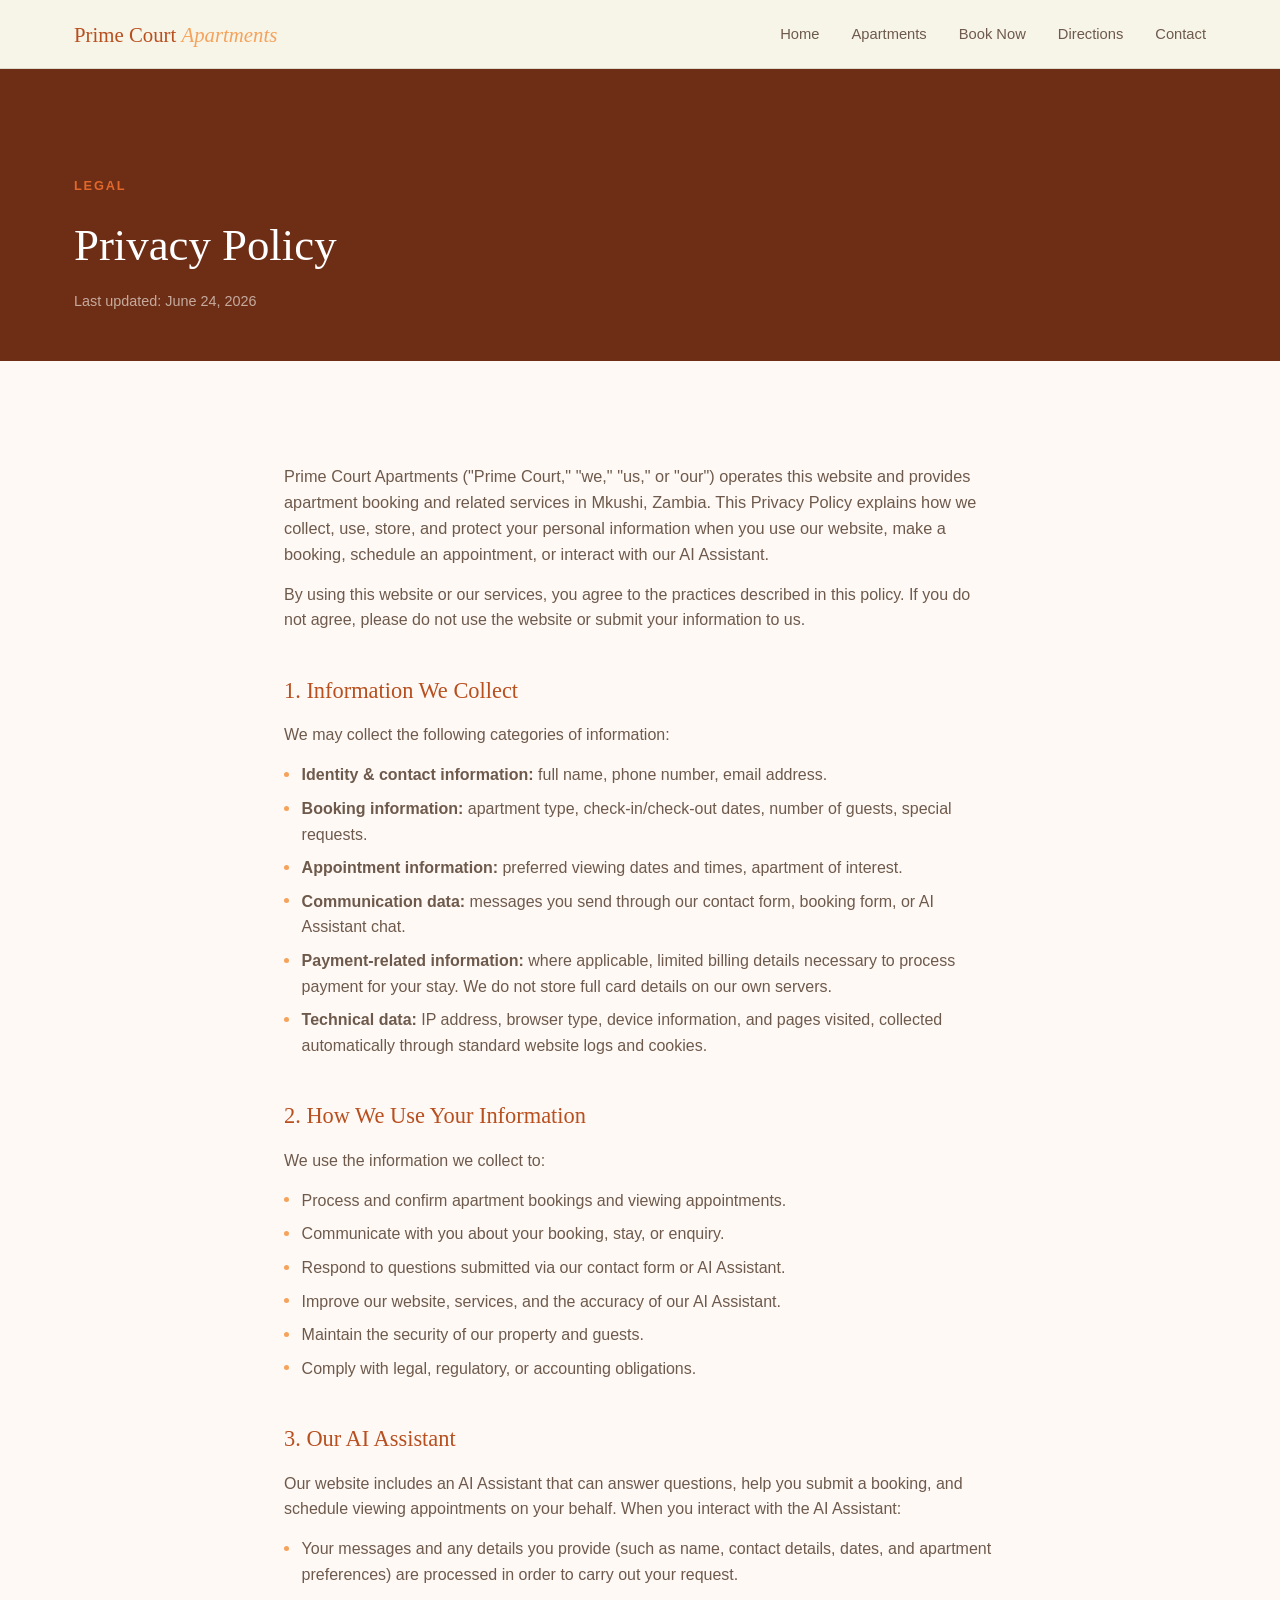
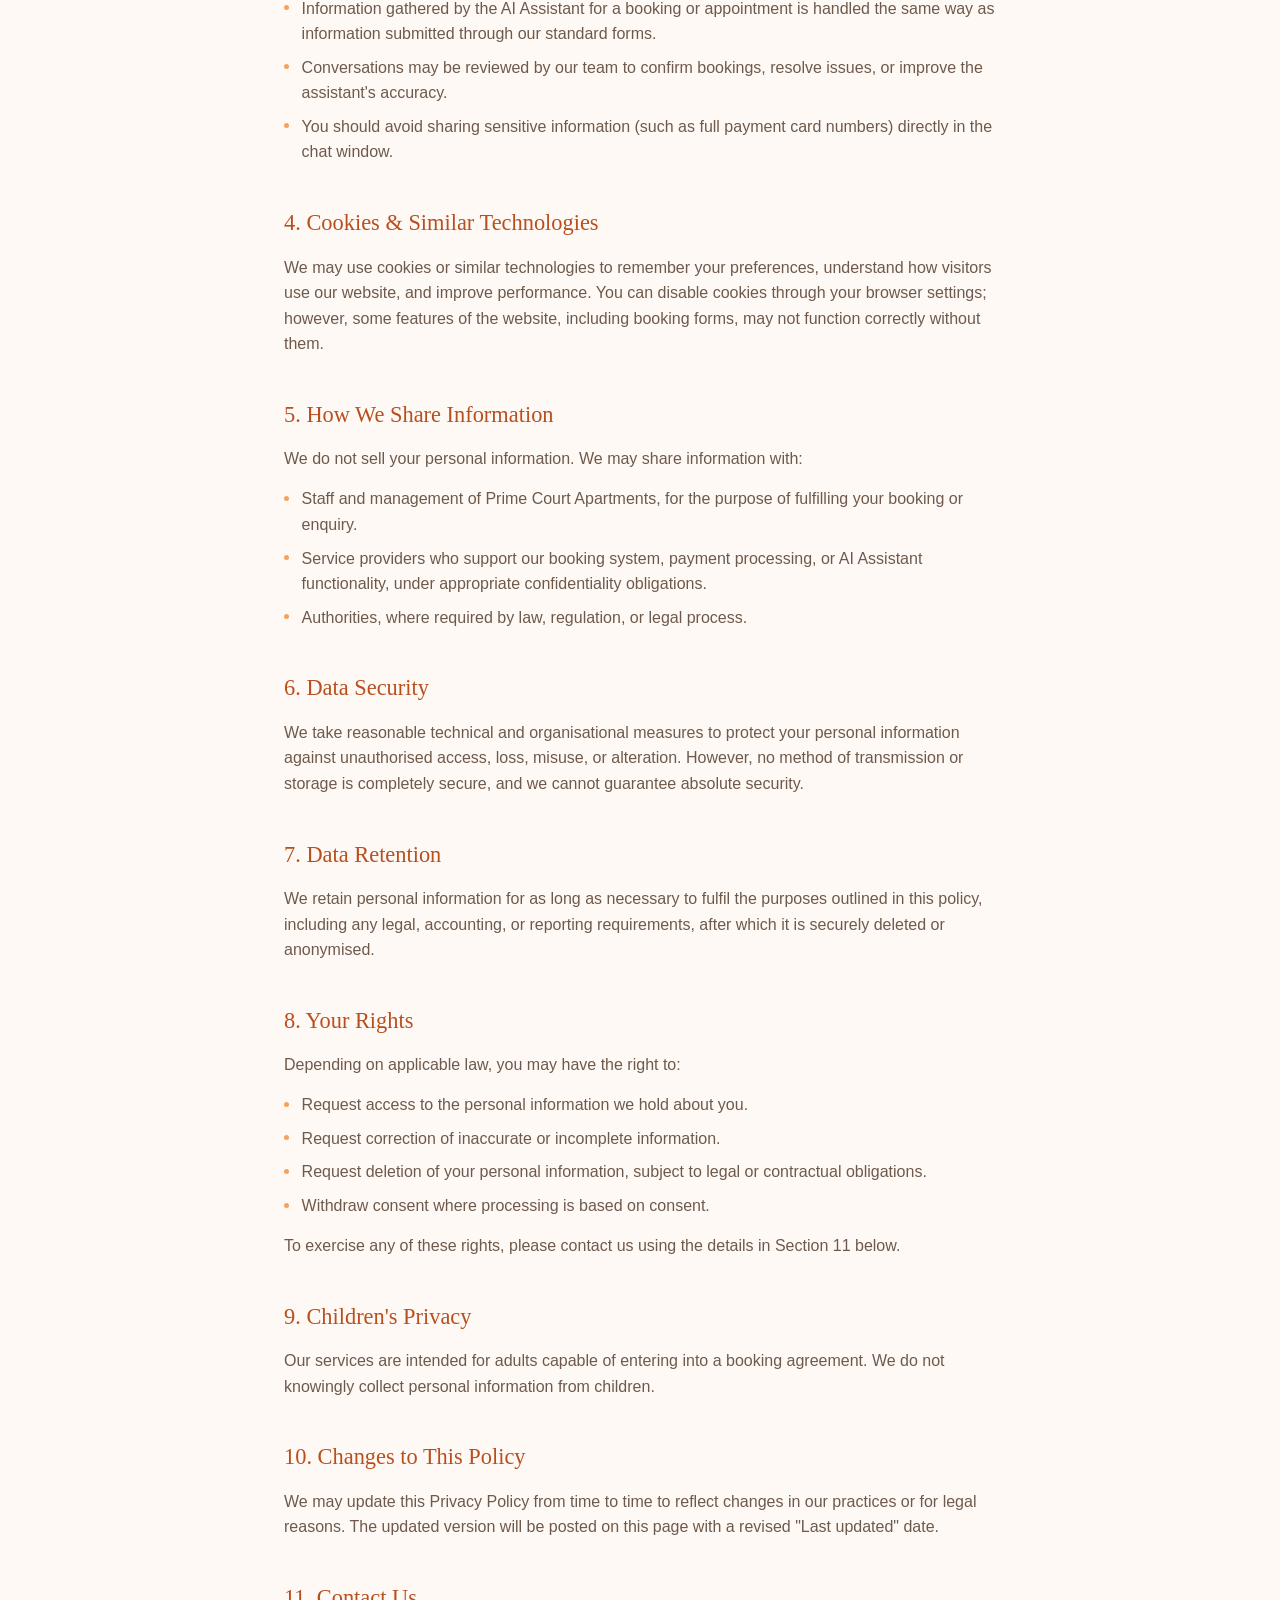
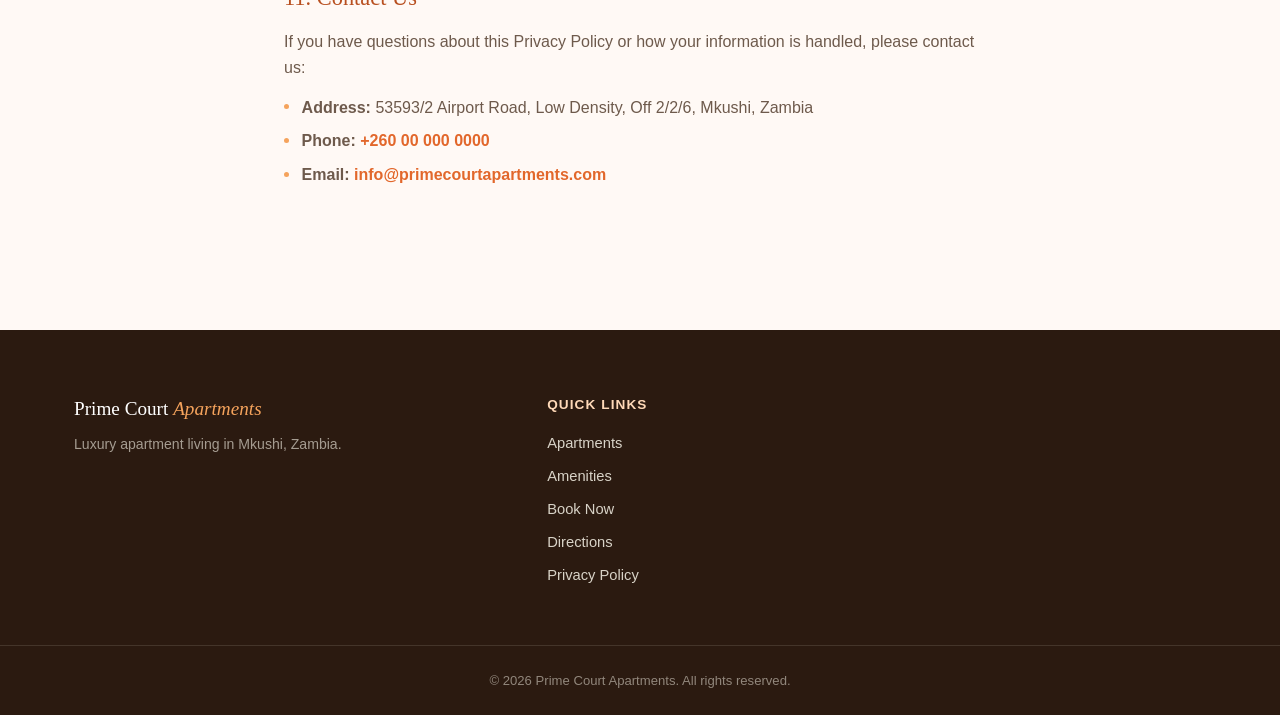
==== commit 3aa27d49: "Add confirmed location: map embed, directions link, and address" ====
--- a/privacy.html
+++ b/privacy.html
@@ -177,7 +177,7 @@
         <h2>11. Contact Us</h2>
         <p>If you have questions about this Privacy Policy or how your information is handled, please contact us:</p>
         <ul class="legal-contact-list">
-          <li><strong>Address:</strong> Mkushi, Central Province, Zambia <!-- TODO: exact address --></li>
+          <li><strong>Address:</strong> 53593/2 Airport Road, Low Density, Off 2/2/6, Mkushi, Zambia</li>
           <li><strong>Phone:</strong> <a href="tel:+260000000000">+260 00 000 0000</a> <!-- TODO: real number --></li>
           <li><strong>Email:</strong> <a href="mailto:info@primecourtapartments.com">info@primecourtapartments.com</a> <!-- TODO: real email --></li>
         </ul>
